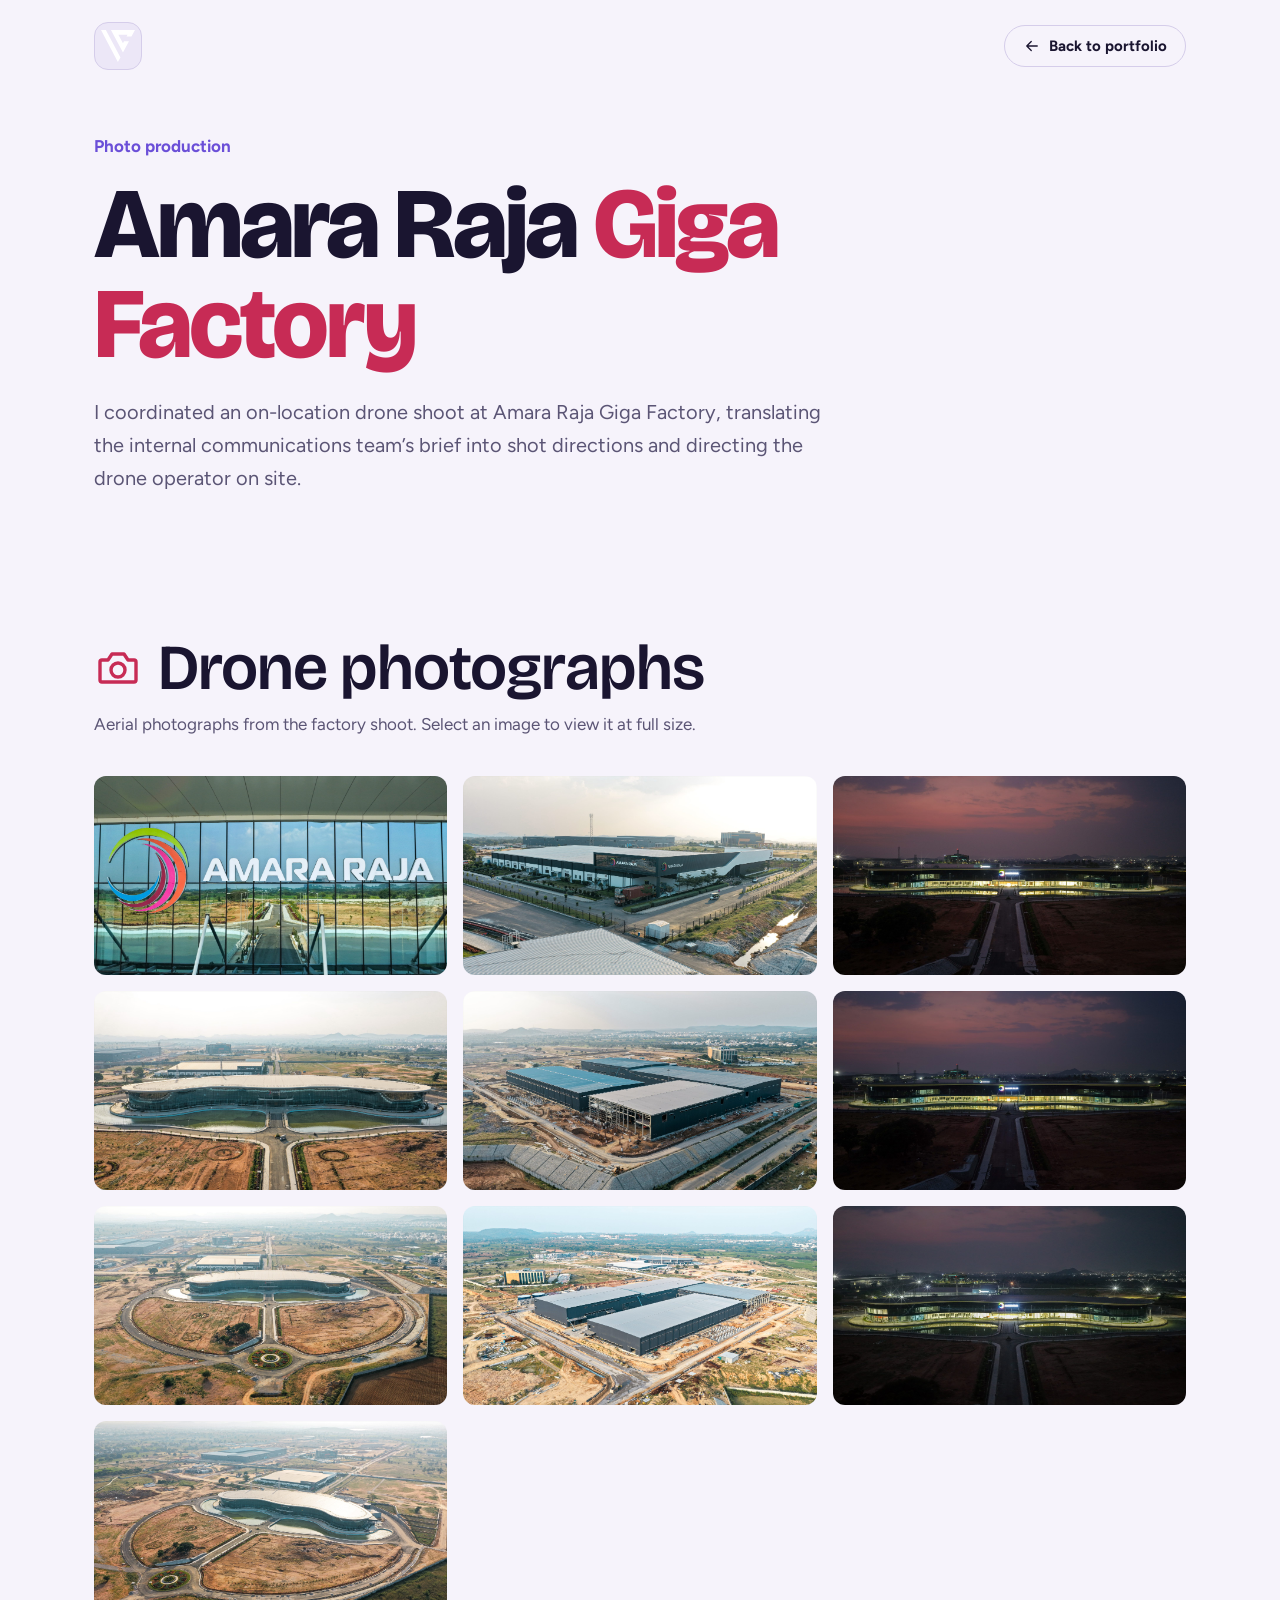
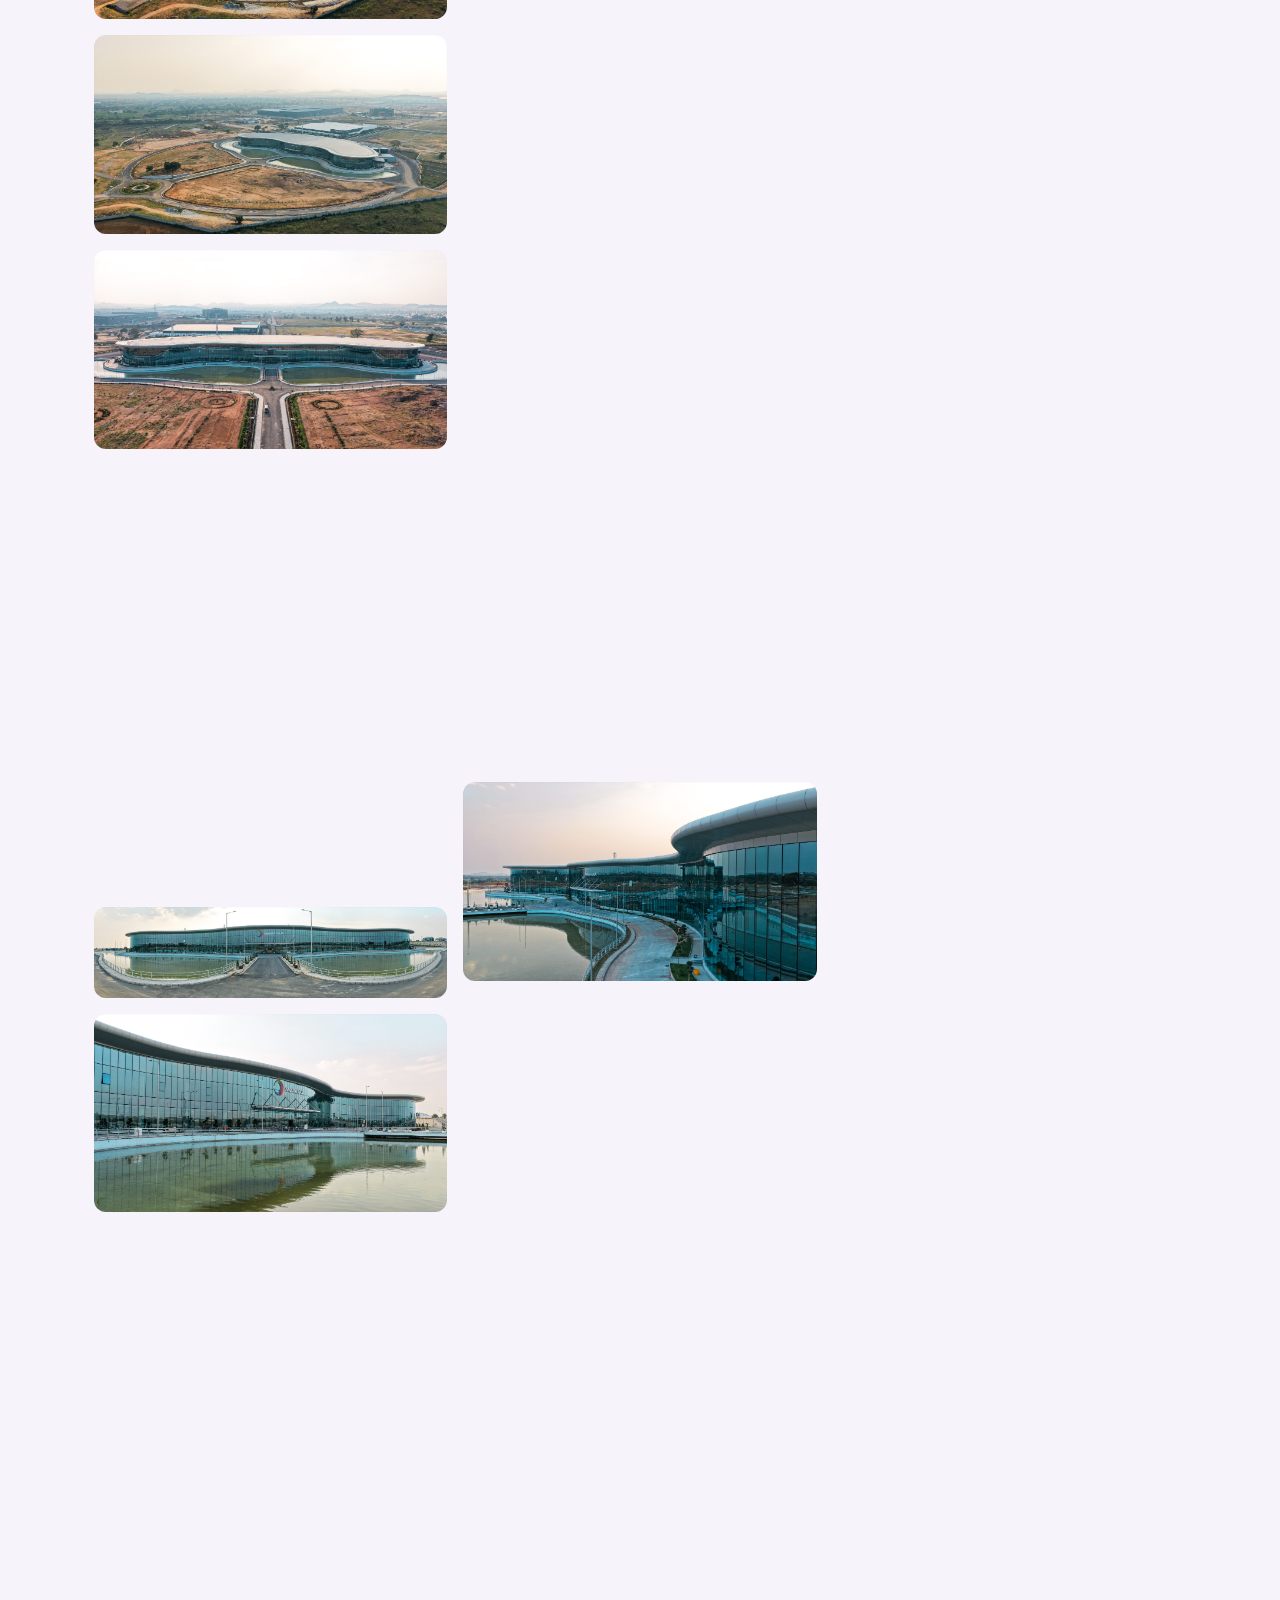
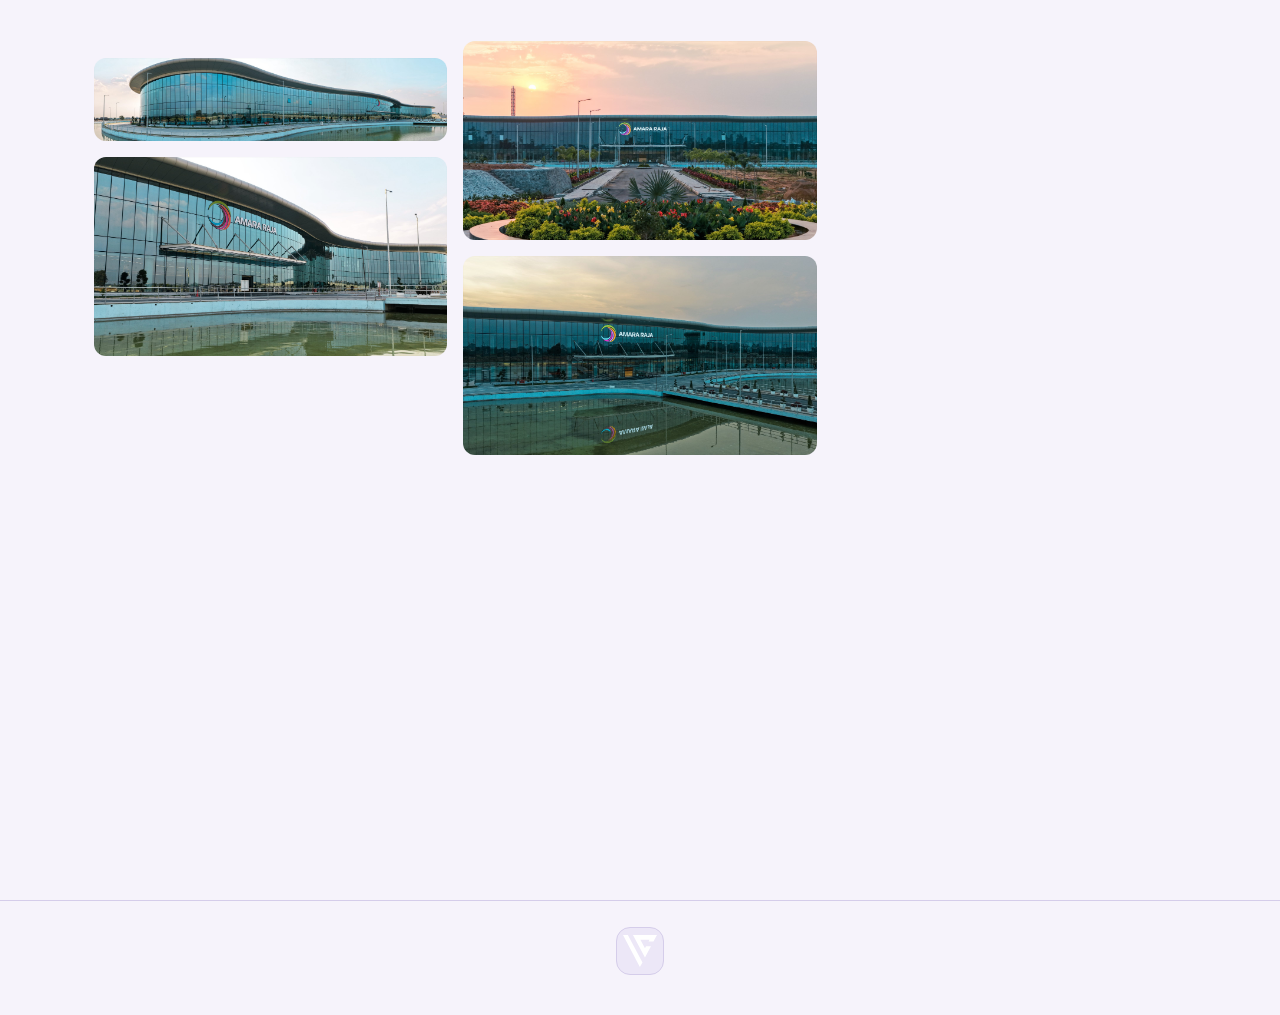
==== amara-raja-giga-factory.html @ b381d123 "Update portfolio projects and galleries" ====
<!DOCTYPE html>
<html lang="en">
<head>
<meta charset="utf-8">
<meta name="viewport" content="width=device-width, initial-scale=1, viewport-fit=cover">
<title>Amara Raja Giga Factory | Vidya Charan Reddy</title>
<meta name="description" content="Drone photography coordination and direction at Amara Raja Giga Factory by Vidya Charan Reddy.">
<meta property="og:title" content="Amara Raja Giga Factory | Vidya Charan Reddy">
<meta property="og:description" content="On-location drone photography coordinated and directed by Vidya Charan Reddy.">
<meta property="og:type" content="website">
<link rel="icon" href="favicon.svg" type="image/svg+xml">
<meta name="theme-color" content="#14102A">
<link rel="preconnect" href="https://fonts.googleapis.com">
<link rel="preconnect" href="https://fonts.gstatic.com" crossorigin>
<link href="https://fonts.googleapis.com/css2?family=Bricolage+Grotesque:opsz,wght@12..96,400..800&family=Figtree:wght@400;500;700&display=swap" rel="stylesheet">
<link rel="stylesheet" href="css/photography.css">
</head>
<body>
<svg width="0" height="0" style="position:absolute" aria-hidden="true">
<symbol id="cam" viewBox="0 0 24 24"><path d="M4 8h3l2-3h6l2 3h3a1 1 0 0 1 1 1v9a1 1 0 0 1-1 1H4a1 1 0 0 1-1-1V9a1 1 0 0 1 1-1z"/><circle cx="12" cy="13" r="3.5"/></symbol>
<symbol id="back" viewBox="0 0 24 24"><path d="M19 12H5M11 6l-6 6 6 6"/></symbol>
</svg>
<div class="wrap">
<nav><a class="vc-logo" href="index.html" aria-label="Portfolio home"><img src="images/logo.svg" alt="" aria-hidden="true"></a><a class="pill ghost" href="index.html"><svg class="i"><use href="#back"/></svg>Back to portfolio</a></nav>
<header class="hero" id="top">
<p class="who">Photo production</p>
<h1>Amara Raja <em>Giga Factory</em></h1>
<p class="lead">I coordinated an on-location drone shoot at Amara Raja Giga Factory, translating the internal communications team&#8217;s brief into shot directions and directing the drone operator on site.</p>
</header>
</div>
<main class="wrap">
<section class="cat" id="photos">
<h2><svg class="i"><use href="#cam"/></svg>Drone photographs</h2>
<p class="intro">Aerial photographs from the factory shoot. Select an image to view it at full size.</p>
<div class="masonry"><a class="slot" style="display:block" href="images/projects/Amara%20Raja%20Giga%20Factory/web/DJI_20261012161748_0002_D.jpg" target="_blank" rel="noopener"><img src="images/projects/Amara%20Raja%20Giga%20Factory/web/DJI_20261012161748_0002_D.jpg" alt="Drone photograph 1 of Amara Raja Giga Factory" loading="lazy" decoding="async"></a>
<a class="slot" style="display:block" href="images/projects/Amara%20Raja%20Giga%20Factory/web/DJI_20261012161816_0003_D.jpg" target="_blank" rel="noopener"><img src="images/projects/Amara%20Raja%20Giga%20Factory/web/DJI_20261012161816_0003_D.jpg" alt="Drone photograph 2 of Amara Raja Giga Factory" loading="lazy" decoding="async"></a>
<a class="slot" style="display:block" href="images/projects/Amara%20Raja%20Giga%20Factory/web/DJI_20261012161840_0004_D.jpg" target="_blank" rel="noopener"><img src="images/projects/Amara%20Raja%20Giga%20Factory/web/DJI_20261012161840_0004_D.jpg" alt="Drone photograph 3 of Amara Raja Giga Factory" loading="lazy" decoding="async"></a>
<a class="slot" style="display:block" href="images/projects/Amara%20Raja%20Giga%20Factory/web/DJI_20261012161901_0006_D.jpg" target="_blank" rel="noopener"><img src="images/projects/Amara%20Raja%20Giga%20Factory/web/DJI_20261012161901_0006_D.jpg" alt="Drone photograph 4 of Amara Raja Giga Factory" loading="lazy" decoding="async"></a>
<a class="slot" style="display:block" href="images/projects/Amara%20Raja%20Giga%20Factory/web/DJI_20261012162545_0021_D.jpg" target="_blank" rel="noopener"><img src="images/projects/Amara%20Raja%20Giga%20Factory/web/DJI_20261012162545_0021_D.jpg" alt="Drone photograph 5 of Amara Raja Giga Factory" loading="lazy" decoding="async"></a>
<a class="slot" style="display:block" href="images/projects/Amara%20Raja%20Giga%20Factory/web/DJI_20261012162657_0026_D.jpg" target="_blank" rel="noopener"><img src="images/projects/Amara%20Raja%20Giga%20Factory/web/DJI_20261012162657_0026_D.jpg" alt="Drone photograph 6 of Amara Raja Giga Factory" loading="lazy" decoding="async"></a>
<a class="slot" style="display:block" href="images/projects/Amara%20Raja%20Giga%20Factory/web/DJI_20261012162712_0027_D.jpg" target="_blank" rel="noopener"><img src="images/projects/Amara%20Raja%20Giga%20Factory/web/DJI_20261012162712_0027_D.jpg" alt="Drone photograph 7 of Amara Raja Giga Factory" loading="lazy" decoding="async"></a>
<a class="slot" style="display:block" href="images/projects/Amara%20Raja%20Giga%20Factory/web/DJI_20261012162926_0029_D.jpg" target="_blank" rel="noopener"><img src="images/projects/Amara%20Raja%20Giga%20Factory/web/DJI_20261012162926_0029_D.jpg" alt="Drone photograph 8 of Amara Raja Giga Factory" loading="lazy" decoding="async"></a>
<a class="slot" style="display:block" href="images/projects/Amara%20Raja%20Giga%20Factory/web/DJI_20261012163132_0030_D.jpg" target="_blank" rel="noopener"><img src="images/projects/Amara%20Raja%20Giga%20Factory/web/DJI_20261012163132_0030_D.jpg" alt="Drone photograph 9 of Amara Raja Giga Factory" loading="lazy" decoding="async"></a>
<a class="slot" style="display:block" href="images/projects/Amara%20Raja%20Giga%20Factory/web/DJI_20261012163256_0031_D.jpg" target="_blank" rel="noopener"><img src="images/projects/Amara%20Raja%20Giga%20Factory/web/DJI_20261012163256_0031_D.jpg" alt="Drone photograph 10 of Amara Raja Giga Factory" loading="lazy" decoding="async"></a>
<a class="slot" style="display:block" href="images/projects/Amara%20Raja%20Giga%20Factory/web/DJI_20261012163434_0032_D.jpg" target="_blank" rel="noopener"><img src="images/projects/Amara%20Raja%20Giga%20Factory/web/DJI_20261012163434_0032_D.jpg" alt="Drone photograph 11 of Amara Raja Giga Factory" loading="lazy" decoding="async"></a>
<a class="slot" style="display:block" href="images/projects/Amara%20Raja%20Giga%20Factory/web/DJI_20261012163437_0033_D.jpg" target="_blank" rel="noopener"><img src="images/projects/Amara%20Raja%20Giga%20Factory/web/DJI_20261012163437_0033_D.jpg" alt="Drone photograph 12 of Amara Raja Giga Factory" loading="lazy" decoding="async"></a>
<a class="slot" style="display:block" href="images/projects/Amara%20Raja%20Giga%20Factory/web/DJI_20261012163518_0035_D.jpg" target="_blank" rel="noopener"><img src="images/projects/Amara%20Raja%20Giga%20Factory/web/DJI_20261012163518_0035_D.jpg" alt="Drone photograph 13 of Amara Raja Giga Factory" loading="lazy" decoding="async"></a>
<a class="slot" style="display:block" href="images/projects/Amara%20Raja%20Giga%20Factory/web/DJI_20261012163628_0037_D.jpg" target="_blank" rel="noopener"><img src="images/projects/Amara%20Raja%20Giga%20Factory/web/DJI_20261012163628_0037_D.jpg" alt="Drone photograph 14 of Amara Raja Giga Factory" loading="lazy" decoding="async"></a>
<a class="slot" style="display:block" href="images/projects/Amara%20Raja%20Giga%20Factory/web/DJI_20261012163829_0040_D.jpg" target="_blank" rel="noopener"><img src="images/projects/Amara%20Raja%20Giga%20Factory/web/DJI_20261012163829_0040_D.jpg" alt="Drone photograph 15 of Amara Raja Giga Factory" loading="lazy" decoding="async"></a>
<a class="slot" style="display:block" href="images/projects/Amara%20Raja%20Giga%20Factory/web/DJI_20261012163840_0041_D.jpg" target="_blank" rel="noopener"><img src="images/projects/Amara%20Raja%20Giga%20Factory/web/DJI_20261012163840_0041_D.jpg" alt="Drone photograph 16 of Amara Raja Giga Factory" loading="lazy" decoding="async"></a>
<a class="slot" style="display:block" href="images/projects/Amara%20Raja%20Giga%20Factory/web/DJI_20261012163958_0047_D.jpg" target="_blank" rel="noopener"><img src="images/projects/Amara%20Raja%20Giga%20Factory/web/DJI_20261012163958_0047_D.jpg" alt="Drone photograph 17 of Amara Raja Giga Factory" loading="lazy" decoding="async"></a>
<a class="slot" style="display:block" href="images/projects/Amara%20Raja%20Giga%20Factory/web/DJI_20261012165037_0063_D.jpg" target="_blank" rel="noopener"><img src="images/projects/Amara%20Raja%20Giga%20Factory/web/DJI_20261012165037_0063_D.jpg" alt="Drone photograph 18 of Amara Raja Giga Factory" loading="lazy" decoding="async"></a>
<a class="slot" style="display:block" href="images/projects/Amara%20Raja%20Giga%20Factory/web/DJI_20261012165604_0091_D.jpg" target="_blank" rel="noopener"><img src="images/projects/Amara%20Raja%20Giga%20Factory/web/DJI_20261012165604_0091_D.jpg" alt="Drone photograph 19 of Amara Raja Giga Factory" loading="lazy" decoding="async"></a>
<a class="slot" style="display:block" href="images/projects/Amara%20Raja%20Giga%20Factory/web/DJI_20261012170003_0113_D.jpg" target="_blank" rel="noopener"><img src="images/projects/Amara%20Raja%20Giga%20Factory/web/DJI_20261012170003_0113_D.jpg" alt="Drone photograph 20 of Amara Raja Giga Factory" loading="lazy" decoding="async"></a>
<a class="slot" style="display:block" href="images/projects/Amara%20Raja%20Giga%20Factory/web/DJI_20261012170530_0134_D.jpg" target="_blank" rel="noopener"><img src="images/projects/Amara%20Raja%20Giga%20Factory/web/DJI_20261012170530_0134_D.jpg" alt="Drone photograph 21 of Amara Raja Giga Factory" loading="lazy" decoding="async"></a>
<a class="slot" style="display:block" href="images/projects/Amara%20Raja%20Giga%20Factory/web/DJI_20261012170802_0139_D.jpg" target="_blank" rel="noopener"><img src="images/projects/Amara%20Raja%20Giga%20Factory/web/DJI_20261012170802_0139_D.jpg" alt="Drone photograph 22 of Amara Raja Giga Factory" loading="lazy" decoding="async"></a>
<a class="slot" style="display:block" href="images/projects/Amara%20Raja%20Giga%20Factory/web/DJI_20261012170923_0140_D.jpg" target="_blank" rel="noopener"><img src="images/projects/Amara%20Raja%20Giga%20Factory/web/DJI_20261012170923_0140_D.jpg" alt="Drone photograph 23 of Amara Raja Giga Factory" loading="lazy" decoding="async"></a>
<a class="slot" style="display:block" href="images/projects/Amara%20Raja%20Giga%20Factory/web/DJI_20261012171024_0146_D.jpg" target="_blank" rel="noopener"><img src="images/projects/Amara%20Raja%20Giga%20Factory/web/DJI_20261012171024_0146_D.jpg" alt="Drone photograph 24 of Amara Raja Giga Factory" loading="lazy" decoding="async"></a>
<a class="slot" style="display:block" href="images/projects/Amara%20Raja%20Giga%20Factory/web/DJI_20261012171945_0165_D.jpg" target="_blank" rel="noopener"><img src="images/projects/Amara%20Raja%20Giga%20Factory/web/DJI_20261012171945_0165_D.jpg" alt="Drone photograph 25 of Amara Raja Giga Factory" loading="lazy" decoding="async"></a>
<a class="slot" style="display:block" href="images/projects/Amara%20Raja%20Giga%20Factory/web/DJI_20261012172051_0166_D.jpg" target="_blank" rel="noopener"><img src="images/projects/Amara%20Raja%20Giga%20Factory/web/DJI_20261012172051_0166_D.jpg" alt="Drone photograph 26 of Amara Raja Giga Factory" loading="lazy" decoding="async"></a>
<a class="slot" style="display:block" href="images/projects/Amara%20Raja%20Giga%20Factory/web/DJI_20261012172138_0170_D.jpg" target="_blank" rel="noopener"><img src="images/projects/Amara%20Raja%20Giga%20Factory/web/DJI_20261012172138_0170_D.jpg" alt="Drone photograph 27 of Amara Raja Giga Factory" loading="lazy" decoding="async"></a>
<a class="slot" style="display:block" href="images/projects/Amara%20Raja%20Giga%20Factory/web/DJI_20261012172509_0179_D.jpg" target="_blank" rel="noopener"><img src="images/projects/Amara%20Raja%20Giga%20Factory/web/DJI_20261012172509_0179_D.jpg" alt="Drone photograph 28 of Amara Raja Giga Factory" loading="lazy" decoding="async"></a>
<a class="slot" style="display:block" href="images/projects/Amara%20Raja%20Giga%20Factory/web/DJI_20261012173343_0192_D.jpg" target="_blank" rel="noopener"><img src="images/projects/Amara%20Raja%20Giga%20Factory/web/DJI_20261012173343_0192_D.jpg" alt="Drone photograph 29 of Amara Raja Giga Factory" loading="lazy" decoding="async"></a>
<a class="slot" style="display:block" href="images/projects/Amara%20Raja%20Giga%20Factory/web/DJI_20261012173407_0193_D.jpg" target="_blank" rel="noopener"><img src="images/projects/Amara%20Raja%20Giga%20Factory/web/DJI_20261012173407_0193_D.jpg" alt="Drone photograph 30 of Amara Raja Giga Factory" loading="lazy" decoding="async"></a>
<a class="slot" style="display:block" href="images/projects/Amara%20Raja%20Giga%20Factory/web/DJI_20261012173640_0198_D.jpg" target="_blank" rel="noopener"><img src="images/projects/Amara%20Raja%20Giga%20Factory/web/DJI_20261012173640_0198_D.jpg" alt="Drone photograph 31 of Amara Raja Giga Factory" loading="lazy" decoding="async"></a>
<a class="slot" style="display:block" href="images/projects/Amara%20Raja%20Giga%20Factory/web/DJI_20261012173716_0199_D.jpg" target="_blank" rel="noopener"><img src="images/projects/Amara%20Raja%20Giga%20Factory/web/DJI_20261012173716_0199_D.jpg" alt="Drone photograph 32 of Amara Raja Giga Factory" loading="lazy" decoding="async"></a>
<a class="slot" style="display:block" href="images/projects/Amara%20Raja%20Giga%20Factory/web/DJI_20261012182023_0204_D.jpg" target="_blank" rel="noopener"><img src="images/projects/Amara%20Raja%20Giga%20Factory/web/DJI_20261012182023_0204_D.jpg" alt="Drone photograph 33 of Amara Raja Giga Factory" loading="lazy" decoding="async"></a>
<a class="slot" style="display:block" href="images/projects/Amara%20Raja%20Giga%20Factory/web/DJI_20261012182058_0205_D.jpg" target="_blank" rel="noopener"><img src="images/projects/Amara%20Raja%20Giga%20Factory/web/DJI_20261012182058_0205_D.jpg" alt="Drone photograph 34 of Amara Raja Giga Factory" loading="lazy" decoding="async"></a>
<a class="slot" style="display:block" href="images/projects/Amara%20Raja%20Giga%20Factory/web/DJI_20261012182431_0208_D.jpg" target="_blank" rel="noopener"><img src="images/projects/Amara%20Raja%20Giga%20Factory/web/DJI_20261012182431_0208_D.jpg" alt="Drone photograph 35 of Amara Raja Giga Factory" loading="lazy" decoding="async"></a>
<a class="slot" style="display:block" href="images/projects/Amara%20Raja%20Giga%20Factory/web/DJI_20261012182434_0209_D.jpg" target="_blank" rel="noopener"><img src="images/projects/Amara%20Raja%20Giga%20Factory/web/DJI_20261012182434_0209_D.jpg" alt="Drone photograph 36 of Amara Raja Giga Factory" loading="lazy" decoding="async"></a>
<a class="slot" style="display:block" href="images/projects/Amara%20Raja%20Giga%20Factory/web/DJI_20261012182531_0213_D.jpg" target="_blank" rel="noopener"><img src="images/projects/Amara%20Raja%20Giga%20Factory/web/DJI_20261012182531_0213_D.jpg" alt="Drone photograph 37 of Amara Raja Giga Factory" loading="lazy" decoding="async"></a>
<a class="slot" style="display:block" href="images/projects/Amara%20Raja%20Giga%20Factory/web/DJI_20261012182926_0223_D.jpg" target="_blank" rel="noopener"><img src="images/projects/Amara%20Raja%20Giga%20Factory/web/DJI_20261012182926_0223_D.jpg" alt="Drone photograph 38 of Amara Raja Giga Factory" loading="lazy" decoding="async"></a>
<a class="slot" style="display:block" href="images/projects/Amara%20Raja%20Giga%20Factory/web/DJI_20261012183044_0226_D.jpg" target="_blank" rel="noopener"><img src="images/projects/Amara%20Raja%20Giga%20Factory/web/DJI_20261012183044_0226_D.jpg" alt="Drone photograph 39 of Amara Raja Giga Factory" loading="lazy" decoding="async"></a>
<a class="slot" style="display:block" href="images/projects/Amara%20Raja%20Giga%20Factory/web/DJI_20261012183226_0231_D.jpg" target="_blank" rel="noopener"><img src="images/projects/Amara%20Raja%20Giga%20Factory/web/DJI_20261012183226_0231_D.jpg" alt="Drone photograph 40 of Amara Raja Giga Factory" loading="lazy" decoding="async"></a>
<a class="slot" style="display:block" href="images/projects/Amara%20Raja%20Giga%20Factory/web/DJI_20261012183423_0235_D.jpg" target="_blank" rel="noopener"><img src="images/projects/Amara%20Raja%20Giga%20Factory/web/DJI_20261012183423_0235_D.jpg" alt="Drone photograph 41 of Amara Raja Giga Factory" loading="lazy" decoding="async"></a>
<a class="slot" style="display:block" href="images/projects/Amara%20Raja%20Giga%20Factory/web/DJI_20261012183528_0236_D.jpg" target="_blank" rel="noopener"><img src="images/projects/Amara%20Raja%20Giga%20Factory/web/DJI_20261012183528_0236_D.jpg" alt="Drone photograph 42 of Amara Raja Giga Factory" loading="lazy" decoding="async"></a>
<a class="slot" style="display:block" href="images/projects/Amara%20Raja%20Giga%20Factory/web/DJI_20261012183820_0241_D.jpg" target="_blank" rel="noopener"><img src="images/projects/Amara%20Raja%20Giga%20Factory/web/DJI_20261012183820_0241_D.jpg" alt="Drone photograph 43 of Amara Raja Giga Factory" loading="lazy" decoding="async"></a>
<a class="slot" style="display:block" href="images/projects/Amara%20Raja%20Giga%20Factory/web/DJI_20261012183843_0243_D.jpg" target="_blank" rel="noopener"><img src="images/projects/Amara%20Raja%20Giga%20Factory/web/DJI_20261012183843_0243_D.jpg" alt="Drone photograph 44 of Amara Raja Giga Factory" loading="lazy" decoding="async"></a>
<a class="slot" style="display:block" href="images/projects/Amara%20Raja%20Giga%20Factory/web/DJI_20261012183856_0244_D.jpg" target="_blank" rel="noopener"><img src="images/projects/Amara%20Raja%20Giga%20Factory/web/DJI_20261012183856_0244_D.jpg" alt="Drone photograph 45 of Amara Raja Giga Factory" loading="lazy" decoding="async"></a>
<a class="slot" style="display:block" href="images/projects/Amara%20Raja%20Giga%20Factory/web/DJI_20261012184146_0247_D.jpg" target="_blank" rel="noopener"><img src="images/projects/Amara%20Raja%20Giga%20Factory/web/DJI_20261012184146_0247_D.jpg" alt="Drone photograph 46 of Amara Raja Giga Factory" loading="lazy" decoding="async"></a>
<a class="slot" style="display:block" href="images/projects/Amara%20Raja%20Giga%20Factory/web/DJI_20261012184320_0248_D.jpg" target="_blank" rel="noopener"><img src="images/projects/Amara%20Raja%20Giga%20Factory/web/DJI_20261012184320_0248_D.jpg" alt="Drone photograph 47 of Amara Raja Giga Factory" loading="lazy" decoding="async"></a>
<a class="slot" style="display:block" href="images/projects/Amara%20Raja%20Giga%20Factory/web/DJI_20261012184355_0250_D.jpg" target="_blank" rel="noopener"><img src="images/projects/Amara%20Raja%20Giga%20Factory/web/DJI_20261012184355_0250_D.jpg" alt="Drone photograph 48 of Amara Raja Giga Factory" loading="lazy" decoding="async"></a>
</div>
</section>
</main>
<footer><div class="wrap" style="display:flex;justify-content:center"><a class="vc-logo" href="index.html" aria-label="Back to portfolio"><img src="images/logo.svg" alt="" aria-hidden="true"></a></div></footer>
</body>
</html>
---- css/photography.css ----
:root{--bg:#14102A;--bg2:#1E1940;--ink:#F4F1FA;--mute:#B2ADC9;--line:#342D5E;--acc:#FF7A8A;--lil:#B8A6FF;--onacc:#1A0F1E;
--d:'Bricolage Grotesque',system-ui,-apple-system,'Segoe UI',sans-serif;--b:'Figtree',system-ui,-apple-system,'Segoe UI',sans-serif;
box-sizing:border-box;padding-top:env(safe-area-inset-top,0px);padding-bottom:env(safe-area-inset-bottom,0px)}
@media (prefers-color-scheme:light){:root:not([data-theme="dark"]){--bg:#F6F3FB;--bg2:#ECE7F7;--ink:#1A1530;--mute:#5B5575;--line:#D5CDEA;--acc:#C72B55;--lil:#6B4FD8;--onacc:#fff}}
:root[data-theme="dark"]{--bg:#14102A;--bg2:#1E1940;--ink:#F4F1FA;--mute:#B2ADC9;--line:#342D5E;--acc:#FF7A8A;--lil:#B8A6FF;--onacc:#1A0F1E}
:root[data-theme="light"]{--bg:#F6F3FB;--bg2:#ECE7F7;--ink:#1A1530;--mute:#5B5575;--line:#D5CDEA;--acc:#C72B55;--lil:#6B4FD8;--onacc:#fff}
html{scroll-padding-top:90px;scroll-behavior:smooth}
*{box-sizing:border-box}
body{margin:0;background:var(--bg);color:var(--ink);font:400 17px/1.65 var(--b);-webkit-font-smoothing:antialiased}
a{color:inherit}
:focus-visible{outline:3px solid var(--lil);outline-offset:3px}
.wrap{max-width:1140px;margin:0 auto;padding:0 24px}
.i{width:1.2em;height:1.2em;fill:none;stroke:currentColor;stroke-width:1.7;stroke-linecap:round;stroke-linejoin:round;flex:none;vertical-align:-.2em}
nav{display:flex;justify-content:space-between;align-items:center;gap:16px;padding:22px 0;font-weight:500;font-size:15px}
.vc-logo{display:inline-grid;place-items:center;width:48px;height:48px;border-radius:14px;background:var(--bg2);border:1px solid var(--line);text-decoration:none}.vc-logo img{display:block;width:34px;height:34px;object-fit:contain}.vc-logo:hover{border-color:var(--acc)}
.pill{display:inline-flex;gap:8px;align-items:center;padding:12px 24px;border-radius:99px;font-weight:700;text-decoration:none;background:var(--acc);color:var(--onacc);border:1.5px solid var(--acc);font-size:16px}
.pill.ghost{background:none;color:var(--ink);border-color:var(--line)}
.pill:hover{filter:brightness(1.1)}
nav .pill{padding:8px 18px;font-size:15px}
.hero{padding:40px 0 56px;max-width:760px}
.hero p.who{color:var(--lil);font-weight:700;margin:0 0 14px}
.hero h1{font:800 clamp(48px,8vw,100px)/1 var(--d);letter-spacing:-.03em;margin:0 0 22px}
.hero h1 em{font-style:normal;color:var(--acc)}
.hero p.lead{font-size:20px;color:var(--mute);margin:0}
.jump{position:sticky;top:env(safe-area-inset-top,0px);z-index:5;background:var(--bg);border-block:1px solid var(--line)}
.jump .wrap{display:flex;gap:10px;overflow-x:auto;padding-block:12px}
.jump a{display:inline-flex;gap:8px;align-items:center;white-space:nowrap;border:1.5px solid var(--line);border-radius:99px;padding:8px 18px;font-weight:700;font-size:15px;text-decoration:none}
.jump a:hover{background:var(--ink);color:var(--bg);border-color:var(--ink)}
.jump .i{color:var(--acc)}
.cat{padding:84px 0 20px}
.cat h2{font:600 clamp(36px,5.2vw,64px)/1.02 var(--d);letter-spacing:-.015em;margin:0 0 10px;display:flex;gap:16px;align-items:center}
.cat h2 .i{color:var(--acc);width:.75em;height:.75em}
.cat>.intro{color:var(--mute);max-width:620px;margin:0 0 38px}
.grp{margin:0 0 56px}
.grp h3{font:600 26px/1.2 var(--d);margin:0 0 6px}
.grp .note{color:var(--mute);margin:0 0 18px;max-width:640px}
.grp .btns{margin:0 0 20px}
.todo{border:1.5px dashed var(--acc);border-radius:6px;padding:1px 9px;color:var(--acc);font-size:15px}
.masonry{columns:3 260px;column-gap:16px}
.slot{break-inside:avoid;margin:0 0 16px;border-radius:12px;overflow:hidden}
.slot img{display:block;width:100%;height:auto;cursor:zoom-in}
.ph{display:flex;flex-direction:column;align-items:center;justify-content:center;gap:8px;text-align:center;color:var(--mute);font-size:14px;font-weight:500;border:1.5px dashed var(--line);border-radius:12px;background:linear-gradient(135deg,var(--bg2),transparent);padding:14px}
.ph .i{width:1.8em;height:1.8em;color:var(--lil)}
.ph b{color:var(--ink);font-weight:700}
.r1{aspect-ratio:4/5}.r2{aspect-ratio:3/2}.r3{aspect-ratio:1/1}.r4{aspect-ratio:2/3}
.lb{position:fixed;inset:0;background:rgba(8,5,22,.92);display:flex;align-items:center;justify-content:center;z-index:20;padding:24px;cursor:zoom-out}
.lb img{max-width:100%;max-height:100%;border-radius:8px}
.cta{text-align:center}.cta h2{font:800 clamp(40px,6vw,72px)/1.05 var(--d);letter-spacing:-.03em;margin:0 0 36px}.cta h2 em{font-style:normal;color:var(--acc)}.cic{display:flex;gap:28px;justify-content:center;flex-wrap:wrap}.ci{display:flex;flex-direction:column;align-items:center;gap:10px;text-decoration:none;width:220px}.ci .ic{width:80px;height:80px;border-radius:50%;display:grid;place-items:center;background:var(--bg2);border:1.5px solid var(--line);color:var(--acc);transition:.2s}.ci .ic .i{width:34px;height:34px}.ci:hover .ic{background:var(--acc);color:var(--onacc);border-color:var(--acc)}.ci b{font:700 17px var(--d);color:var(--ink)}.ci span{color:var(--mute);font-size:15px;word-break:break-all}.cta0{text-align:center;padding:90px 0 80px;border-top:1px solid var(--line);margin-top:30px}

.cta h2 em{font-style:normal;color:var(--acc)}
.cta .btns{display:flex;gap:12px;justify-content:center;flex-wrap:wrap}
footer{padding:26px 0 40px;color:var(--mute);font-size:14px;border-top:1px solid var(--line)}
@media(prefers-reduced-motion:reduce){html{scroll-behavior:auto}}
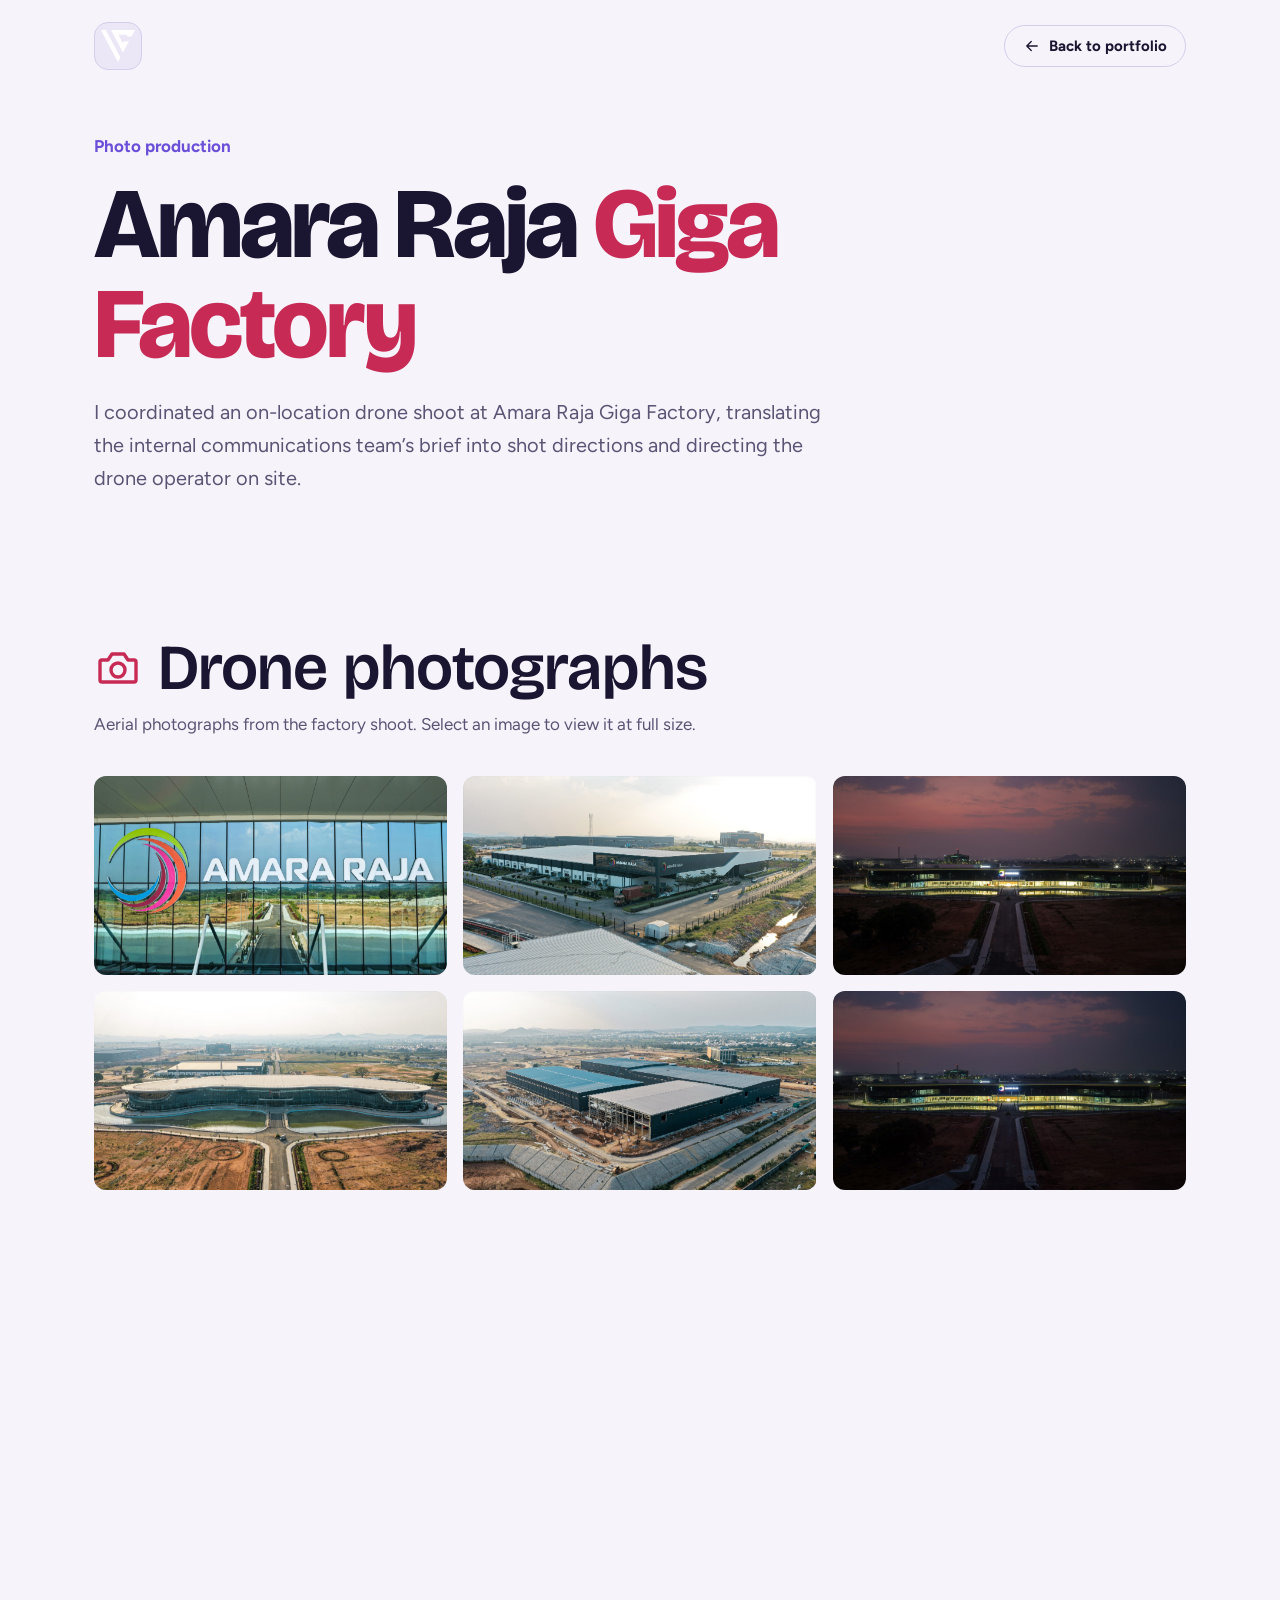
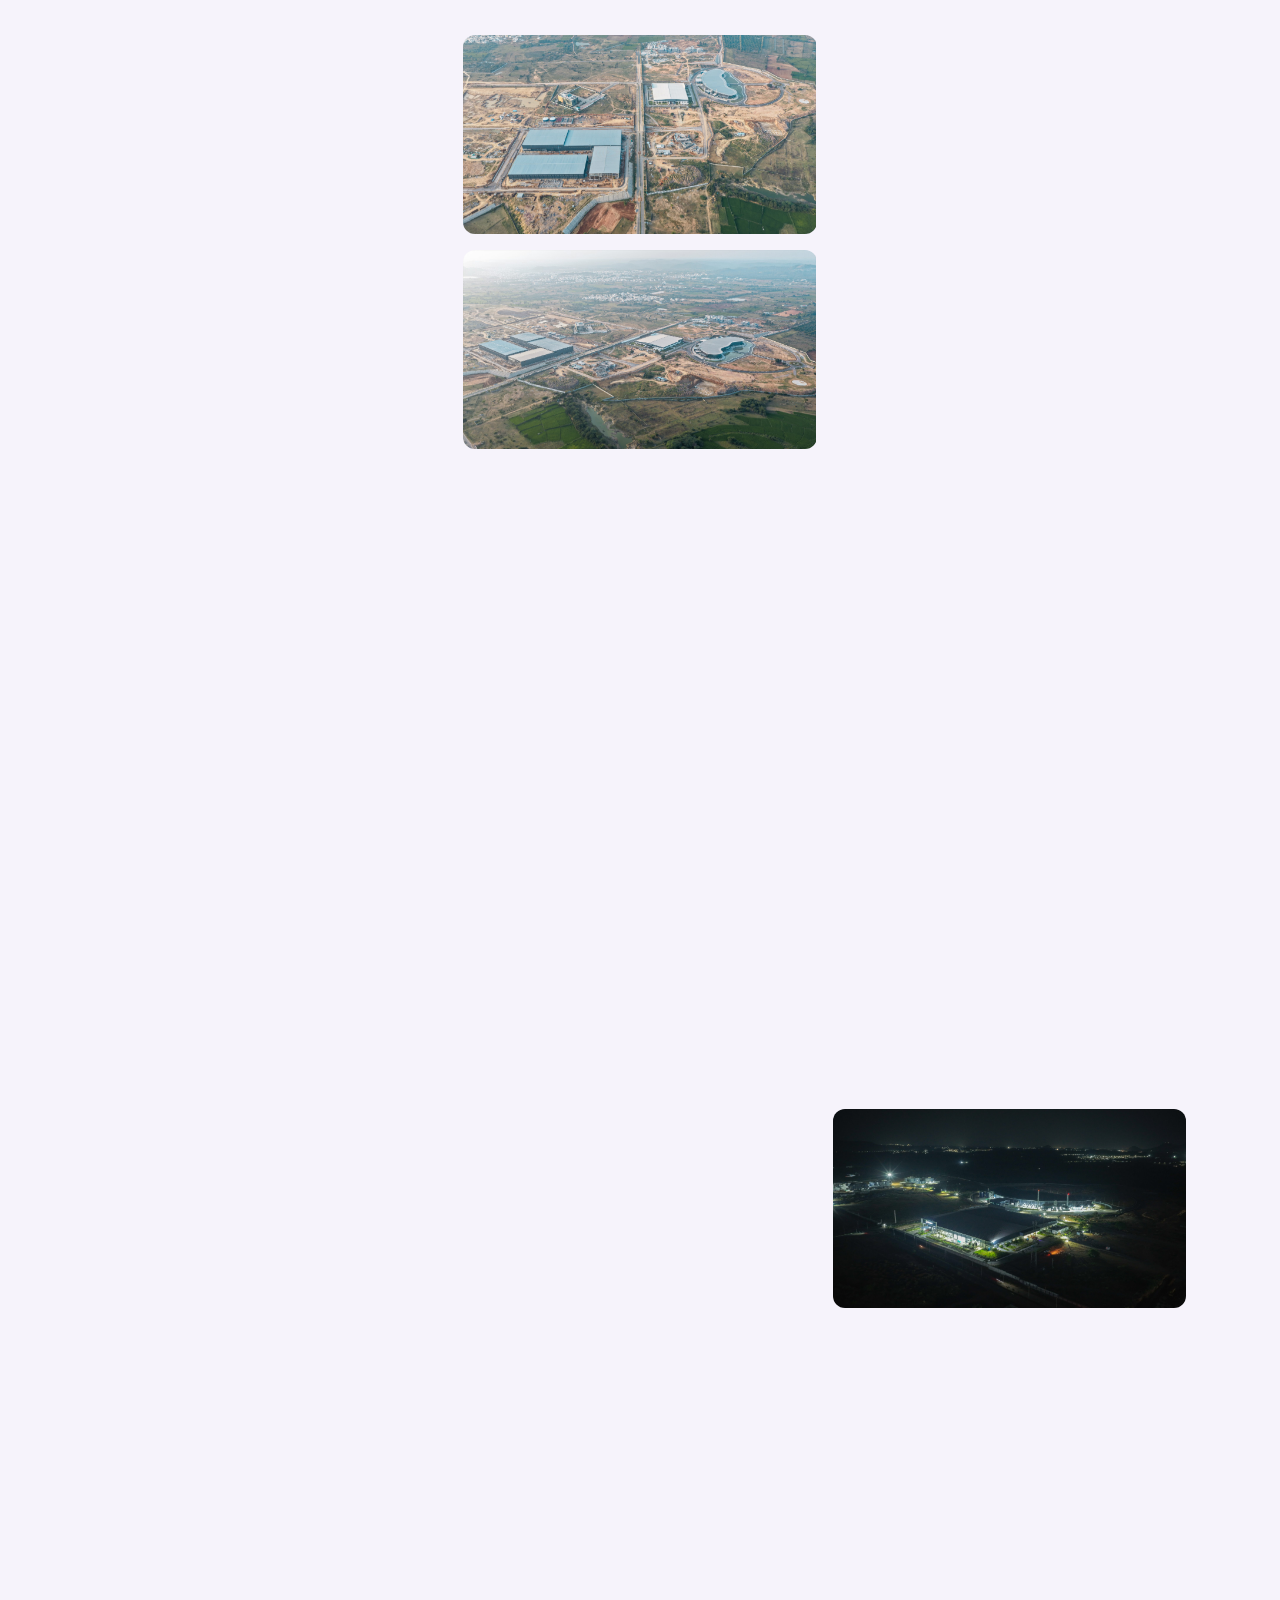
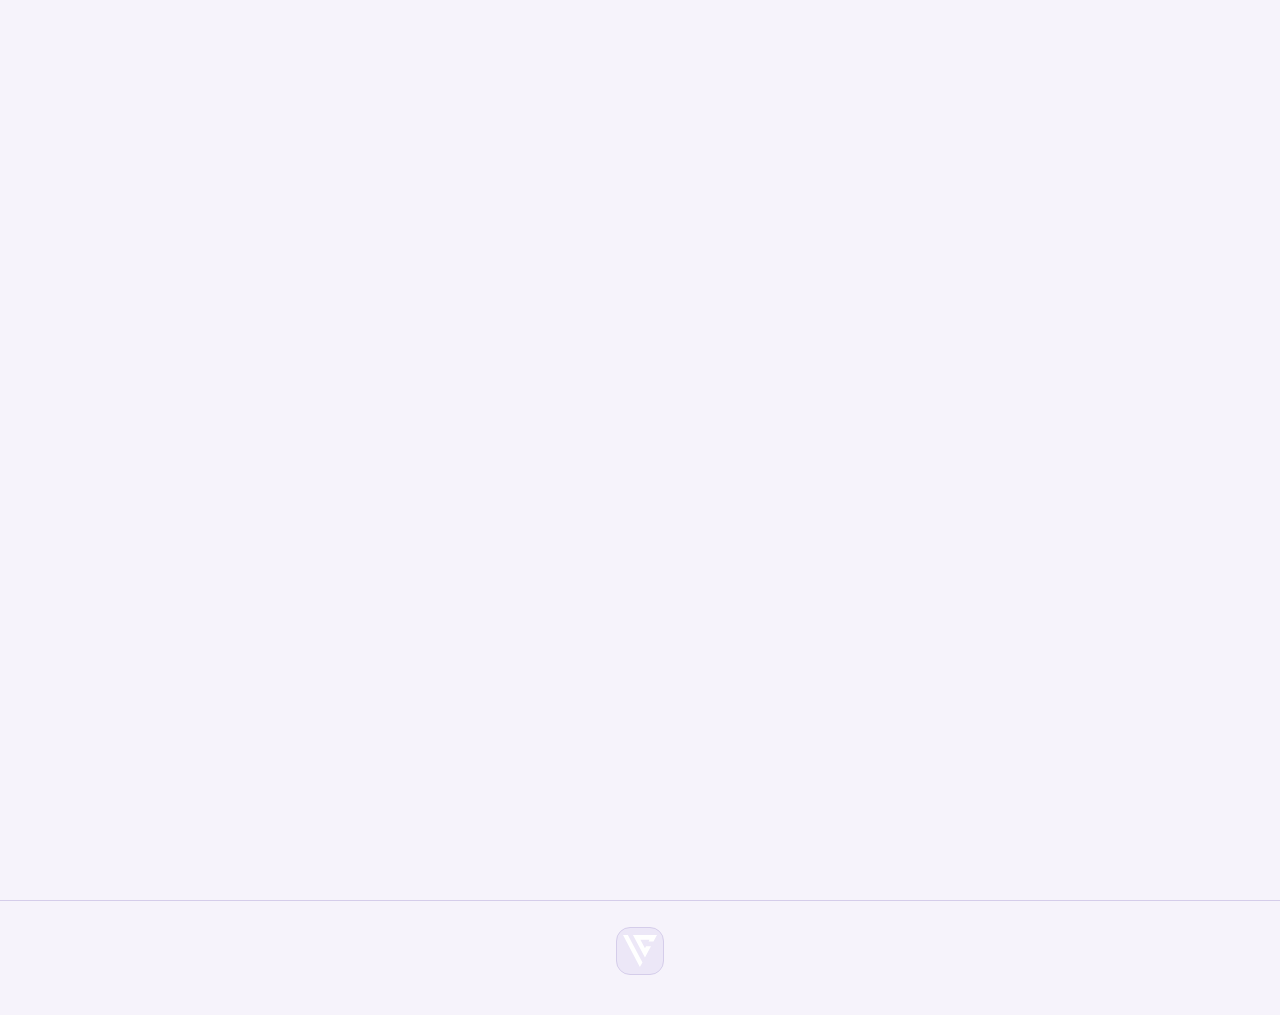
==== commit 2c63a5d1: "Add coordinated page animations" ====
--- a/amara-raja-giga-factory.html
+++ b/amara-raja-giga-factory.html
@@ -13,7 +13,7 @@
 <link rel="preconnect" href="https://fonts.googleapis.com">
 <link rel="preconnect" href="https://fonts.gstatic.com" crossorigin>
 <link href="https://fonts.googleapis.com/css2?family=Bricolage+Grotesque:opsz,wght@12..96,400..800&family=Figtree:wght@400;500;700&display=swap" rel="stylesheet">
-<link rel="stylesheet" href="css/photography.css">
+<link rel="stylesheet" href="css/photography.css"><link rel="stylesheet" href="css/media-motion.css">
 </head>
 <body>
 <svg width="0" height="0" style="position:absolute" aria-hidden="true">
@@ -84,5 +84,5 @@
 </section>
 </main>
 <footer><div class="wrap" style="display:flex;justify-content:center"><a class="vc-logo" href="index.html" aria-label="Back to portfolio"><img src="images/logo.svg" alt="" aria-hidden="true"></a></div></footer>
-</body>
+<script src="js/media-motion.js"></script></body>
 </html>
--- a/css/media-motion.css
+++ b/css/media-motion.css
@@ -0,0 +1,42 @@
+@keyframes carousel-pop-in{
+  0%{transform:scale(.975) translateY(5px)}
+  65%{transform:scale(1.012) translateY(-1px)}
+  100%{transform:scale(1) translateY(0)}
+}
+.carousel-pop{animation:carousel-pop-in .42s cubic-bezier(.2,.75,.25,1) both}
+.media-reveal{
+  opacity:0;
+  transform:translateY(14px) scale(.985);
+  filter:saturate(.88);
+  transition:opacity .65s ease,transform .7s cubic-bezier(.2,.7,.2,1),filter .7s ease;
+  will-change:opacity,transform;
+}
+.media-reveal.media-visible{opacity:1;transform:translateY(0) scale(1);filter:saturate(1)}
+.slot,.poster-card>a,.poster{overflow:hidden}
+.slot img,.poster-card img,.poster img{transition:transform .65s cubic-bezier(.2,.7,.2,1),filter .65s ease}
+.slot:hover img,.poster-card>a:hover img,.poster:hover img{transform:scale(1.025);filter:saturate(1.06)}
+@media(prefers-reduced-motion:no-preference){
+  .scroll-reveal{opacity:0;transform:translate3d(0,18px,0);transition:opacity .62s cubic-bezier(.2,.7,.2,1),transform .68s cubic-bezier(.2,.7,.2,1);transition-delay:var(--reveal-delay,0ms)}
+  .scroll-reveal.is-visible{opacity:1;transform:translate3d(0,0,0)}
+  .text-word{display:inline-block;opacity:0;filter:blur(4px);transform:translate3d(0,.65em,0);transition:opacity .68s cubic-bezier(.16,1,.3,1),transform .74s cubic-bezier(.16,1,.3,1),filter .68s ease;transition-delay:calc(var(--word-index,0)*28ms)}
+  .text-visible .text-word{opacity:1;filter:blur(0);transform:translate3d(0,0,0)}
+  .copy-reveal{opacity:0;transform:translate3d(0,12px,0);filter:blur(2px);transition:opacity .66s cubic-bezier(.16,1,.3,1),transform .72s cubic-bezier(.16,1,.3,1),filter .66s ease;transition-delay:var(--copy-delay,0ms)}
+  .copy-visible{opacity:1;transform:translate3d(0,0,0);filter:blur(0)}
+  .sec,.cat,.grp,.poster-card{transition:border-color .25s ease,box-shadow .25s ease}
+  .poster-card:hover{border-color:var(--lil);box-shadow:0 18px 38px rgba(7,4,22,.24)}
+  .poster{transition:transform .3s cubic-bezier(.2,.7,.2,1),box-shadow .3s ease}
+  .poster:hover{transform:translateY(-5px);box-shadow:0 28px 68px rgba(10,6,30,.42)}
+  nav .vc-logo,nav .pill,.cb2,.ci .ic{transition:transform .22s ease,border-color .22s ease,background-color .22s ease,color .22s ease,box-shadow .22s ease}
+  nav .vc-logo:hover{transform:rotate(-5deg) scale(1.04)}
+  nav .pill:hover,.cb2:hover{transform:translateY(-2px)}
+  .chips li{transition:transform .22s ease,border-color .22s ease,background-color .22s ease}
+  .chips li:hover{transform:translateY(-3px);border-color:var(--lil)}
+  .ci:hover .ic{transform:translateY(-5px) scale(1.04)}
+  .page-progress{position:fixed;inset:0 auto auto 0;z-index:9999;width:100%;height:3px;background:linear-gradient(90deg,var(--acc),var(--lil));transform:scaleX(0);transform-origin:left;pointer-events:none;box-shadow:0 0 12px color-mix(in srgb,var(--acc) 55%,transparent)}
+}
+@media(prefers-reduced-motion:reduce){
+  .carousel-pop{animation:none}
+  .media-reveal{opacity:1;transform:none;filter:none;transition:none;will-change:auto}
+  .slot img,.poster-card img,.poster img{transition:none}
+  .scroll-reveal,.text-word,.copy-reveal{opacity:1;transform:none;filter:none;transition:none;will-change:auto}
+}
